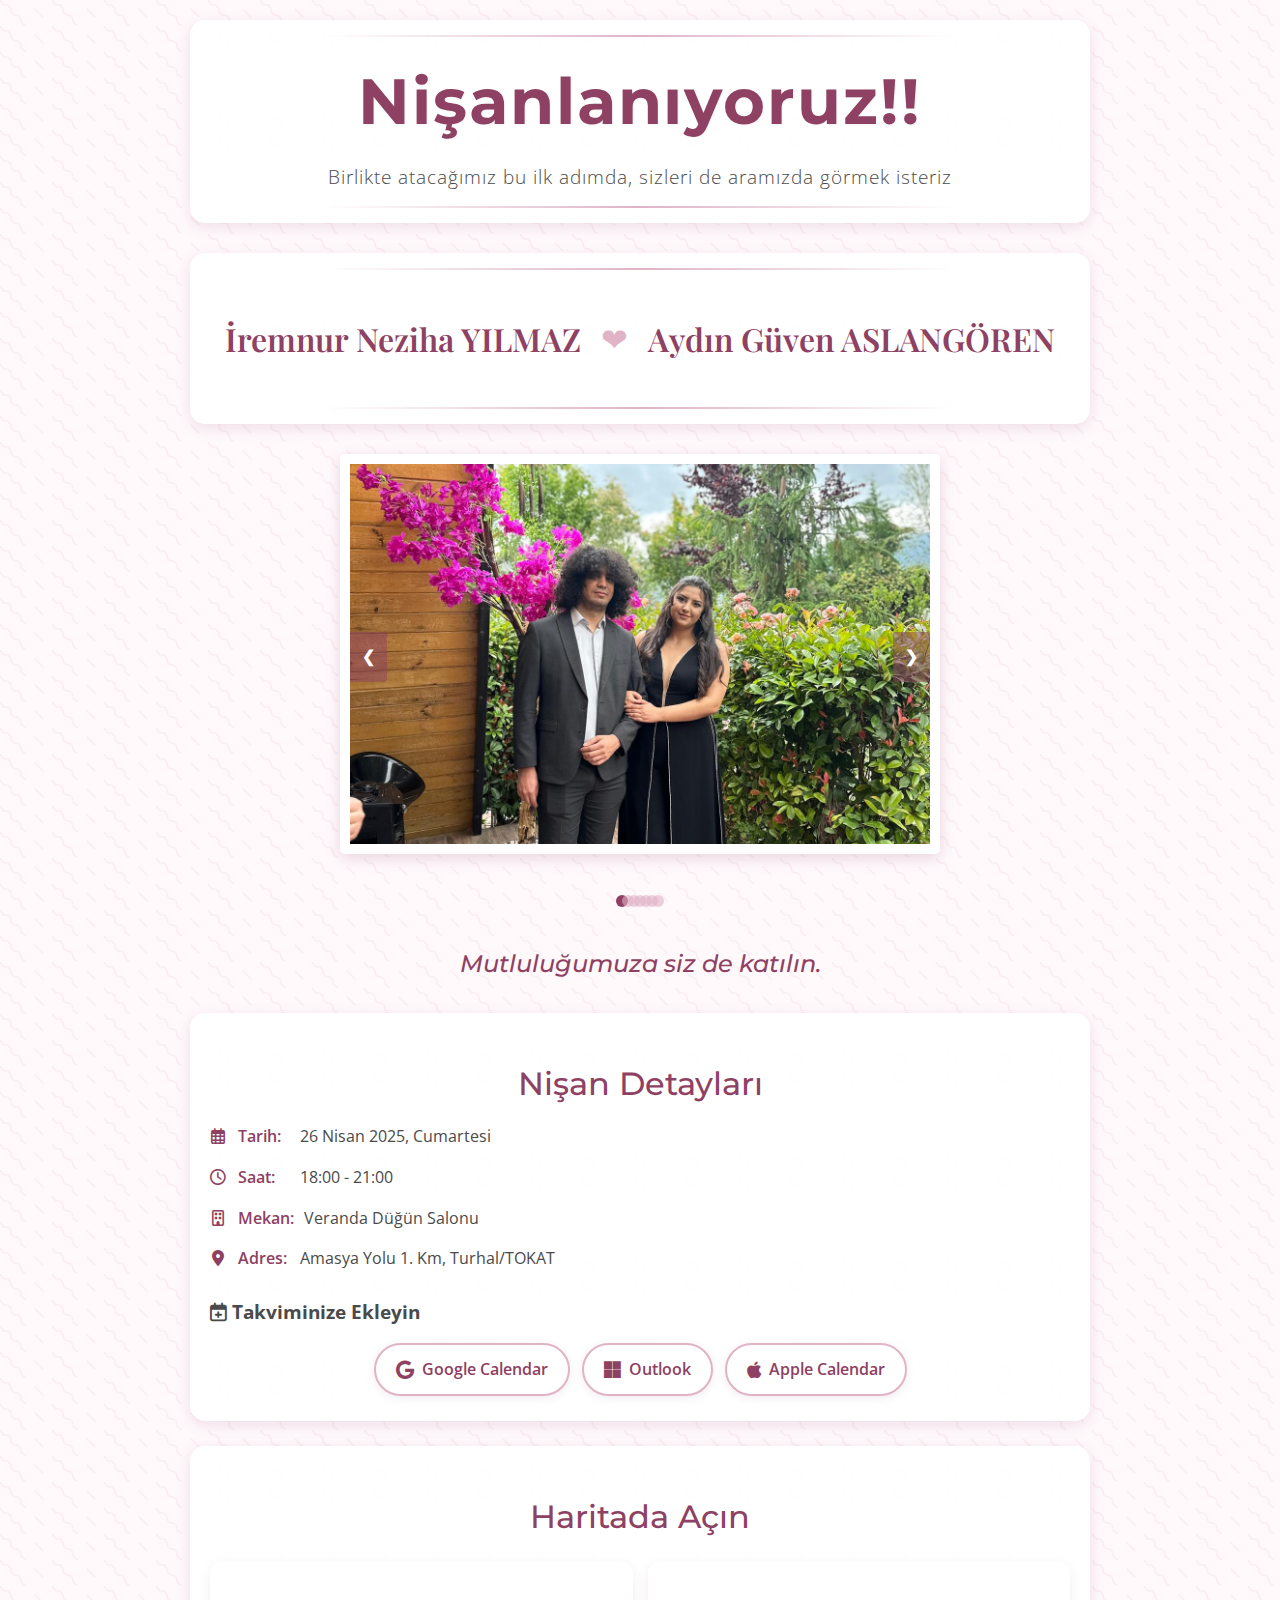
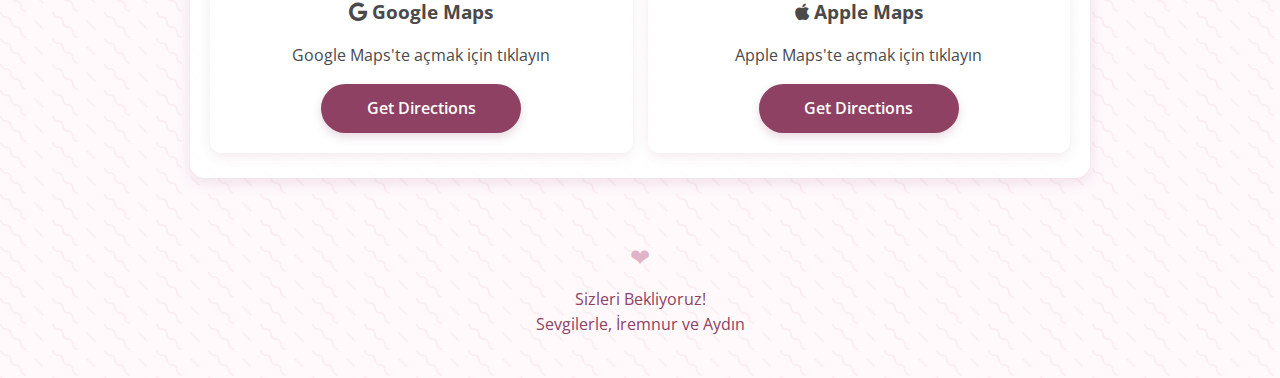
==== index.html @ bfab1a35 "iamge support" ====
<!DOCTYPE html>
<html lang="en">
<head>
    <meta charset="UTF-8">
    <meta name="viewport" content="width=device-width, initial-scale=1.0">
    <title>Nişanlanıyoruz!!</title>
    <!-- Open Graph Meta Tags -->
    <meta property="og:title" content="İremnur & Aydın - Nişanlanıyoruz!!">
    <meta property="og:description" content="Birlikte atacağımız bu ilk adımda, sizleri de aramızda görmek isteriz">
    <meta property="og:image" content="https://nisanlaniyoruz.biz/picture1.jpg">
    <meta property="og:image:secure_url" content="https://nisanlaniyoruz.biz/picture1.jpg">
    <meta property="og:image:type" content="image/jpeg">
    <meta property="og:image:width" content="1200">
    <meta property="og:image:height" content="630">
    <meta property="og:type" content="website">
    <meta property="og:url" content="https://nisanlaniyoruz.biz/">
    <link rel="stylesheet" href="https://cdnjs.cloudflare.com/ajax/libs/font-awesome/6.0.0/css/all.min.css">
    <link rel="stylesheet" href="styles.css">
</head>
<body>
    <div class="hearts">
        <div class="heart" style="left: 10%; animation-delay: 0s;"></div>
        <div class="heart" style="left: 30%; animation-delay: 1.5s;"></div>
        <div class="heart" style="left: 50%; animation-delay: 3s;"></div>
        <div class="heart" style="left: 70%; animation-delay: 0.5s;"></div>
        <div class="heart" style="left: 90%; animation-delay: 2s;"></div>
    </div>

    <div class="container">
        <header>
            <h1>Nişanlanıyoruz!!</h1>
            <p class="subtitle">Birlikte atacağımız bu ilk adımda, sizleri de aramızda görmek isteriz</p>
        </header>

        <!-- New Names Section -->
        <section class="names-section">
            <div class="names-container">
                <div class="bride-name">İremnur Neziha YILMAZ</div>
                <div class="heart-divider">❤</div>
                <div class="groom-name">Aydın Güven ASLANGÖREN</div>
            </div>
        </section>

        <section class="photo-section">
            <!-- Slideshow container -->
            <div class="slideshow-container">
                <!-- Full-width images with number and caption text -->
                <div class="slide">
                    <img src="picture1.jpg" alt="Engagement Photo 1">
                </div>

                <div class="slide">
                    <img src="picture2.jpg" alt="Engagement Photo 2">
                </div>

                <div class="slide">
                    <img src="picture3.jpg" alt="Engagement Photo 3">
                </div>

                <div class="slide">
                    <img src="picture4.jpg" alt="Engagement Photo 4">
                </div>

                <div class="slide">
                    <img src="picture5.jpg" alt="Engagement Photo 5">
                </div>
                
                <div class="slide">
                    <img src="picture6.jpg" alt="Engagement Photo 6">
                </div>

                <div class="slide">
                    <img src="picture7.jpg" alt="Engagement Photo 7">
                </div>
                <!-- Next and previous buttons -->
                <a class="prev" onclick="plusSlides(-1)">&#10094;</a>
                <a class="next" onclick="plusSlides(1)">&#10095;</a>
            </div>
            
            <!-- The dots/circles -->
            <div class="dots-container">
                <span class="dot" onclick="currentSlide(1)"></span>
                <span class="dot" onclick="currentSlide(2)"></span>
                <span class="dot" onclick="currentSlide(3)"></span>
                <span class="dot" onclick="currentSlide(4)"></span>
                <span class="dot" onclick="currentSlide(5)"></span>
                <span class="dot" onclick="currentSlide(6)"></span>
                <span class="dot" onclick="currentSlide(7)"></span>
            </div>
            
            <p class="photo-caption">Mutluluğumuza siz de katılın.</p>
        </section>

        <section class="event-details">
            <h2>Nişan Detayları</h2>
            
            <div class="detail-item">
                <span class="detail-label"><i class="far fa-calendar-alt"></i> Tarih:</span> 
                <span>26 Nisan 2025, Cumartesi</span>
            </div>
            
            <div class="detail-item">
                <span class="detail-label"><i class="far fa-clock"></i> Saat:</span> 
                <span>18:00 - 21:00</span>
            </div>
            
            <div class="detail-item">
                <span class="detail-label"><i class="far fa-building"></i> Mekan:</span> 
                <span>Veranda Düğün Salonu</span>
            </div>
            
            <div class="detail-item">
                <span class="detail-label"><i class="fas fa-map-marker-alt"></i> Adres:</span> 
                <span>Amasya Yolu 1. Km,   Turhal/TOKAT</span>
            </div>
            
            <!-- <div class="detail-item">
                <span class="detail-label"><i class="fas fa-tshirt"></i> Attire:</span> 
                <span>Cocktail</span>
            </div>
            
            <div class="detail-item">
                <span class="detail-label"><i class="far fa-envelope"></i> RSVP:</span> 
                <span>By May 15, 2025 to engagement@example.com</span>
            </div> -->
            
            <!-- Add to Calendar Section -->
            <div class="calendar-section">
                <h3><i class="far fa-calendar-plus"></i> Takviminize Ekleyin</h3>
                <div class="calendar-options">
                    <a href="#" class="calendar-option" id="google-calendar">
                        <i class="fab fa-google"></i> Google Calendar
                    </a>
                    <a href="#" class="calendar-option" id="outlook-calendar">
                        <i class="fab fa-microsoft"></i> Outlook
                    </a>
                    <a href="#" class="calendar-option" id="apple-calendar">
                        <i class="fab fa-apple"></i> Apple Calendar
                    </a>
                </div>
            </div>
        </section>

        <section class="event-details">
            <h2>Haritada Açın</h2>
            
            <div class="maps-container">
                <div class="map-option">
                    <h3><i class="fab fa-google"></i> Google Maps</h3>
                    <p>Google Maps'te açmak için tıklayın</p>
                    <a href="https://maps.app.goo.gl/KGTw8SP22fgncfEJ7" class="map-button" target="_blank">Get Directions</a>
                </div>
                
                <div class="map-option">
                    <h3><i class="fab fa-apple"></i> Apple Maps</h3>
                    <p>Apple Maps'te açmak için tıklayın</p>
                    <a href="https://maps.apple.com/place?place-id=I1CE77323FDD964EE&_provider=9902" class="map-button" target="_blank">Get Directions</a>
                </div>
            </div>
        </section>

        <footer>
            <p>Sizleri Bekliyoruz!</p>
            <p>Sevgilerle, İremnur ve Aydın</p>
        </footer>
    </div>

    <script>
        // Add romantic floating hearts
        document.addEventListener('DOMContentLoaded', function() {
            const heartsContainer = document.querySelector('.hearts');
            
            for (let i = 0; i < 10; i++) {
                const heart = document.createElement('div');
                heart.classList.add('heart');
                heart.style.left = Math.random() * 100 + '%';
                heart.style.animationDelay = Math.random() * 5 + 's';
                heart.style.animationDuration = (Math.random() * 5 + 5) + 's';
                heartsContainer.appendChild(heart);
            }
            
            // Calendar functionality
            const eventDetails = {
                title: "Nişan Töreni - İremnur & Aydın",
                description: "İremnur Neziha YILMAZ ve Aydın Güven ASLANGÖREN'in nişan törenine katılmanızdan mutluluk duyarız.",
                location: "Veranda Düğün Salonu, Amasya Yolu 1. Km, Turhal/TOKAT",
                startDate: "2025-04-26T18:00:00",
                endDate: "2025-04-26T21:00:00"
            };
            
            // Format dates for calendar URLs
            const formatDate = (dateString) => {
                const date = new Date(dateString);
                return date.toISOString().replace(/-|:|\.\d+/g, "");
            };
            
            const startDate = formatDate(eventDetails.startDate);
            const endDate = formatDate(eventDetails.endDate);
            
            // Google Calendar
            document.getElementById('google-calendar').href = `https://calendar.google.com/calendar/render?action=TEMPLATE&text=${encodeURIComponent(eventDetails.title)}&dates=${startDate}/${endDate}&details=${encodeURIComponent(eventDetails.description)}&location=${encodeURIComponent(eventDetails.location)}`;
            document.getElementById('google-calendar').target = "_blank";
            
            // Outlook Calendar
            document.getElementById('outlook-calendar').href = `https://outlook.live.com/calendar/0/deeplink/compose?subject=${encodeURIComponent(eventDetails.title)}&body=${encodeURIComponent(eventDetails.description)}&startdt=${eventDetails.startDate}&enddt=${eventDetails.endDate}&location=${encodeURIComponent(eventDetails.location)}`;
            document.getElementById('outlook-calendar').target = "_blank";
            
            // Apple Calendar (downloads an .ics file)
            document.getElementById('apple-calendar').addEventListener('click', function(e) {
                e.preventDefault();
                
                // Create iCalendar file content
                const icsContent = `BEGIN:VCALENDAR
VERSION:2.0
BEGIN:VEVENT
SUMMARY:${eventDetails.title}
DTSTART:${startDate}
DTEND:${endDate}
DESCRIPTION:${eventDetails.description}
LOCATION:${eventDetails.location}
END:VEVENT
END:VCALENDAR`;
                
                // Create a blob and download link
                const blob = new Blob([icsContent], { type: 'text/calendar;charset=utf-8' });
                const link = document.createElement('a');
                link.href = URL.createObjectURL(blob);
                link.download = "engagement_event.ics";
                document.body.appendChild(link);
                link.click();
                document.body.removeChild(link);
            });
            
            // Initialize the slideshow
            showSlides(1);
        });

        // Slideshow functionality with touch support
        let slideIndex = 1;
        let touchStartX = 0;
        let touchEndX = 0;
        
        // Add touch event listeners to slideshow container
        const slideshowContainer = document.querySelector('.slideshow-container');
        slideshowContainer.addEventListener('touchstart', function(e) {
            touchStartX = e.changedTouches[0].screenX;
        }, false);
        
        slideshowContainer.addEventListener('touchend', function(e) {
            touchEndX = e.changedTouches[0].screenX;
            handleSwipe();
        }, false);
        
        function handleSwipe() {
            const swipeThreshold = 50;
            if (touchEndX < touchStartX - swipeThreshold) {
                // Swipe left - show next slide
                plusSlides(1);
            } else if (touchEndX > touchStartX + swipeThreshold) {
                // Swipe right - show previous slide
                plusSlides(-1);
            }
        }
        
        // Next/previous controls
        function plusSlides(n) {
            showSlides(slideIndex += n);
        }
        
        // Thumbnail image controls
        function currentSlide(n) {
            showSlides(slideIndex = n);
        }
        
        function showSlides(n) {
            let i;
            let slides = document.getElementsByClassName("slide");
            let dots = document.getElementsByClassName("dot");
            
            if (n > slides.length) {slideIndex = 1}
            if (n < 1) {slideIndex = slides.length}
            
            // Hide all slides
            for (i = 0; i < slides.length; i++) {
                slides[i].classList.remove("active");
            }
            
            // Remove active class from all dots
            for (i = 0; i < dots.length; i++) {
                dots[i].classList.remove("active-dot");
            }
            
            // Show the active slide and dot
            slides[slideIndex-1].classList.add("active");
            dots[slideIndex-1].classList.add("active-dot");
        }
        
        // Auto slideshow
        function autoSlideshow() {
            plusSlides(1);
            setTimeout(autoSlideshow, 5000); // Change image every 5 seconds
        }
        
        // Start the auto slideshow after page loads
        window.onload = function() {
            setTimeout(autoSlideshow, 5000);
        };
    </script>
</body>
</html>
---- styles.css ----
@import url('https://fonts.googleapis.com/css2?family=Cormorant+Garamond:wght@400;500;600&family=Playfair+Display:wght@400;500;700&family=Lato:wght@300;400;700&family=Montserrat:wght@300;400;500;600;700&family=Open+Sans:wght@300;400;600;700&display=swap');

:root {
    --primary-color: #e0b3c7;
    --secondary-color: #8e4162;
    --accent-color: #f4d8e8;
    --text-color: #4a4a4a;
    --light-color: #fff9fc;
}

* {
    box-sizing: border-box;
    margin: 0;
    padding: 0;
}

body {
    font-family: 'Open Sans', 'Montserrat', sans-serif;
    line-height: 1.6;
    color: var(--text-color);
    margin: 0 auto;
    padding: 10px;
    background-color: var(--light-color);
    background-image: url("data:image/svg+xml,%3Csvg width='52' height='26' viewBox='0 0 52 26' xmlns='http://www.w3.org/2000/svg'%3E%3Cg fill='none' fill-rule='evenodd'%3E%3Cg fill='%23e0b3c7' fill-opacity='0.15'%3E%3Cpath d='M10 10c0-2.21-1.79-4-4-4-3.314 0-6-2.686-6-6h2c0 2.21 1.79 4 4 4 3.314 0 6 2.686 6 6 0 2.21 1.79 4 4 4 3.314 0 6 2.686 6 6 0 2.21 1.79 4 4 4v2c-3.314 0-6-2.686-6-6 0-2.21-1.79-4-4-4-3.314 0-6-2.686-6-6zm25.464-1.95l8.486 8.486-1.414 1.414-8.486-8.486 1.414-1.414z' /%3E%3C/g%3E%3C/g%3E%3C/svg%3E");
}

.container {
    width: 100%;
    max-width: 900px;
    margin: 0 auto;
}

header {
    text-align: center;
    padding: 30px 15px;
    background-color: rgba(255, 255, 255, 0.9);
    border-radius: 15px;
    box-shadow: 0 4px 15px rgba(142, 65, 98, 0.15);
    margin-bottom: 30px;
    position: relative;
    overflow: hidden;
}

header::before, header::after {
    content: "";
    position: absolute;
    height: 2px;
    width: 70%;
    background: linear-gradient(to right, transparent, var(--primary-color), transparent);
}

header::before {
    top: 15px;
    left: 15%;
}

header::after {
    bottom: 15px;
    left: 15%;
}

h1 {
    font-family: 'Montserrat', 'Playfair Display', serif;
    font-weight: 700;
    color: var(--secondary-color);
    margin-bottom: 10px;
    text-shadow: 1px 1px 2px rgba(0,0,0,0.05);
    letter-spacing: 0.03em;
    font-size: 3rem;
}

h2 {
    font-family: 'Montserrat', 'Playfair Display', serif;
    font-size: 2rem;
    color: var(--secondary-color);
    margin-top: 20px;
    margin-bottom: 15px;
    text-align: center;
    font-weight: 500;
}

h3 {
    font-size: 1.2rem;
    margin: 15px 0;
}

.subtitle {
    font-size: 1.1rem;
    font-weight: 300;
    letter-spacing: 1px;
    font-family: 'Open Sans', 'Montserrat', sans-serif;
    padding: 0 10px;
}

.highlight {
    color: var(--secondary-color);
    font-weight: bold;
}

section {
    margin-bottom: 25px;
}

.event-details {
    background-color: rgba(255, 255, 255, 0.9);
    padding: 25px 20px;
    border-radius: 15px;
    box-shadow: 0 4px 15px rgba(142, 65, 98, 0.15);
    margin-bottom: 25px;
    position: relative;
}

.detail-item {
    margin-bottom: 15px;
    display: flex;
    flex-direction: row;
    align-items: baseline;
    flex-wrap: wrap;
}

.detail-label {
    font-weight: 600;
    display: inline-block;
    min-width: 80px;
    color: var(--secondary-color);
    margin-right: 10px;
}

.detail-label i {
    margin-right: 8px;
    color: var(--secondary-color);
    width: 16px;
    text-align: center;
}

.maps-container {
    display: flex;
    flex-direction: column;
    gap: 15px;
    margin-top: 20px;
}

.map-option {
    background-color: rgba(255, 255, 255, 0.9);
    padding: 20px 15px;
    border-radius: 12px;
    box-shadow: 0 4px 12px rgba(142, 65, 98, 0.1);
    text-align: center;
    transition: transform 0.3s ease;
}

.map-button {
    display: inline-block;
    padding: 12px 20px;
    background-color: var(--secondary-color);
    color: white;
    text-decoration: none;
    border-radius: 30px;
    font-weight: 600;
    margin-top: 15px;
    transition: all 0.3s ease;
    box-shadow: 0 4px 10px rgba(142, 65, 98, 0.2);
    width: 100%;
    max-width: 200px;
    text-align: center;
}

.map-button:active {
    transform: scale(0.98);
}

.photo-section {
    text-align: center;
    margin: 30px 0;
}

/* Updated styles for the slideshow */
.slideshow-container {
    width: 100%;
    height: 300px;
    margin: 0 auto;
    position: relative;
    overflow: hidden;
    border: 10px solid #fff;
    box-shadow: 0 4px 15px rgba(142, 65, 98, 0.2);
    border-radius: 5px;
}

.slide {
    position: absolute;
    width: 100%;
    height: 100%;
    opacity: 0;
    transition: opacity 1s ease-in-out;
    background-size: cover;
    background-position: center;
    display: flex;
    justify-content: center;
    align-items: center;
}

.slide img {
    width: 100%;
    height: 100%;
    object-fit: cover;
}

.slide.active {
    opacity: 1;
}

/* Navigation buttons */
.prev, .next {
    cursor: pointer;
    position: absolute;
    top: 50%;
    width: auto;
    margin-top: -22px;
    padding: 12px;
    color: white;
    font-weight: bold;
    font-size: 16px;
    transition: 0.6s ease;
    border-radius: 0 3px 3px 0;
    user-select: none;
    background-color: rgba(142, 65, 98, 0.5);
    z-index: 10;
}

.next {
    right: 0;
    border-radius: 3px 0 0 3px;
}

.prev {
    left: 0;
    border-radius: 0 3px 3px 0;
}

.prev:hover, .next:hover {
    background-color: rgba(142, 65, 98, 0.8);
}

/* Dots/indicators */
.dots-container {
    margin-top: 15px;
    text-align: center;
    padding: 15px 0;
}

.dot {
    cursor: pointer;
    height: 12px;
    width: 12px;
    margin: 0 8px;
    background-color: var(--primary-color);
    border-radius: 50%;
    display: inline-block;
    transition: background-color 0.6s ease;
    opacity: 0.6;
    /* Make the touch target bigger */
    padding: 5px;
    margin: -5px;
}

.active-dot, .dot:hover {
    background-color: var(--secondary-color);
    opacity: 1;
}

.photo-caption {
    font-family: 'Montserrat', 'Cormorant Garamond', serif;
    font-size: 1.5rem;
    font-weight: 500;
    font-style: italic;
    color: var(--secondary-color);
    margin-top: 20px;
}

.hearts {
    position: absolute;
    top: 0;
    left: 0;
    width: 100%;
    height: 100%;
    overflow: hidden;
    pointer-events: none;
    z-index: -1;
}

.heart {
    position: absolute;
    width: 30px;
    height: 30px;
    opacity: 0;
    background-image: url("data:image/svg+xml,%3Csvg xmlns='http://www.w3.org/2000/svg' viewBox='0 0 24 24' fill='%23e0b3c7'%3E%3Cpath d='M12 21.35l-1.45-1.32C5.4 15.36 2 12.28 2 8.5 2 5.42 4.42 3 7.5 3c1.74 0 3.41.81 4.5 2.09C13.09 3.81 14.76 3 16.5 3 19.58 3 22 5.42 22 8.5c0 3.78-3.4 6.86-8.55 11.54L12 21.35z'/%3E%3C/svg%3E");
    animation: hearts 4s linear infinite;
}

@keyframes hearts {
    0% {
        transform: translateY(0) rotate(0deg);
        opacity: 0;
    }
    10% {
        opacity: 0.8;
    }
    100% {
        transform: translateY(-800%) rotate(360deg);
        opacity: 0;
    }
}

footer {
    text-align: center;
    margin-top: 40px;
    color: var(--secondary-color);
    font-size: 1rem;
    position: relative;
    padding: 20px 0;
}

footer::before {
    content: "❤";
    display: block;
    font-size: 1.5rem;
    color: var(--primary-color);
    margin-bottom: 10px;
}

/* Calendar options styling */
.calendar-section {
    margin-top: 25px;
}

.calendar-options {
    display: flex;
    flex-direction: column;
    gap: 12px;
    align-items: center;
    margin-top: 15px;
}

.calendar-option {
    display: flex;
    align-items: center;
    justify-content: center;
    padding: 12px 0;
    background-color: white;
    border: 2px solid var(--primary-color);
    color: var(--secondary-color);
    text-decoration: none;
    border-radius: 30px;
    font-weight: 600;
    transition: all 0.3s ease;
    box-shadow: 0 2px 8px rgba(142, 65, 98, 0.1);
    width: 100%;
    max-width: 250px;
}

.calendar-option:active {
    background-color: var(--primary-color);
    color: white;
    transform: scale(0.98);
}

.calendar-option i {
    margin-right: 8px;
    font-size: 1.2em;
}

/* Names section styling */
.names-section {
    background-color: rgba(255, 255, 255, 0.9);
    padding: 30px 20px;
    border-radius: 15px;
    box-shadow: 0 4px 15px rgba(142, 65, 98, 0.15);
    margin-bottom: 25px;
    text-align: center;
    position: relative;
}

.names-section::before, .names-section::after {
    content: "";
    position: absolute;
    height: 2px;
    width: 70%;
    background: linear-gradient(to right, transparent, var(--primary-color), transparent);
    left: 15%;
}

.names-section::before {
    top: 15px;
}

.names-section::after {
    bottom: 15px;
}

.names-container {
    display: flex;
    flex-direction: column;
    align-items: center;
    justify-content: center;
    margin: 20px 0;
}

.bride-name, .groom-name {
    font-family: 'Playfair Display', 'Montserrat', serif;
    font-size: 1.8rem;
    font-weight: 600;
    color: var(--secondary-color);
    margin: 10px 0;
}

.heart-divider {
    font-size: 2rem;
    color: var(--primary-color);
    margin: 15px 0;
    position: relative;
}

.engagement-message {
    font-family: 'Montserrat', 'Open Sans', sans-serif;
    font-size: 1.2rem;
    font-weight: 500;
    font-style: italic;
    color: var(--text-color);
    margin-top: 20px;
}

/* Improved Mobile Responsiveness */
@media (min-width: 768px) {
    body {
        padding: 20px;
    }
    
    h1 {
        font-size: 4rem;
    }
    
    .subtitle {
        font-size: 1.2rem;
    }
    
    .slideshow-container {
        height: 400px;
        max-width: 600px;
    }
    
    .maps-container {
        flex-direction: row;
        flex-wrap: wrap;
    }
    
    .map-option {
        flex: 1;
        min-width: 250px;
    }
    
    .calendar-options {
        flex-direction: row;
        flex-wrap: wrap;
        justify-content: center;
    }
    
    .calendar-option {
        width: auto;
        padding: 12px 20px;
    }
    
    .detail-item {
        flex-wrap: nowrap;
    }
    
    .names-container {
        flex-direction: row;
        align-items: center;
    }
    
    .bride-name, .groom-name {
        font-size: 2rem;
    }
    
    .heart-divider {
        margin: 0 20px;
    }
}

/* Touch-friendly improvements */
@media (hover: none) {
    .map-button, .calendar-option, .dot, .prev, .next {
        cursor: default;
    }
    
    .map-button:hover, .calendar-option:hover {
        transform: none;
    }
}

/* Updated Mobile Styles */
@media (max-width: 767px) {
    body {
        padding: 5px;
    }

    .container {
        padding: 0 10px;
    }

    h1 {
        font-size: 2.5rem;
    }

    .subtitle {
        font-size: 1rem;
    }

    .names-container {
        padding: 0 10px;
    }

    .bride-name, .groom-name {
        font-size: 1.4rem;
    }

    .slideshow-container {
        height: 250px;
        border-width: 5px;
    }

    .event-details {
        padding: 15px;
    }

    .detail-item {
        margin-bottom: 12px;
    }

    .detail-label {
        min-width: 70px;
        font-size: 0.9rem;
    }

    .calendar-option {
        padding: 10px;
        font-size: 0.9rem;
    }

    .map-option {
        padding: 15px 10px;
    }

    .map-button {
        padding: 10px 15px;
        font-size: 0.9rem;
    }

    .prev, .next {
        padding: 8px;
        margin-top: -15px;
    }
}
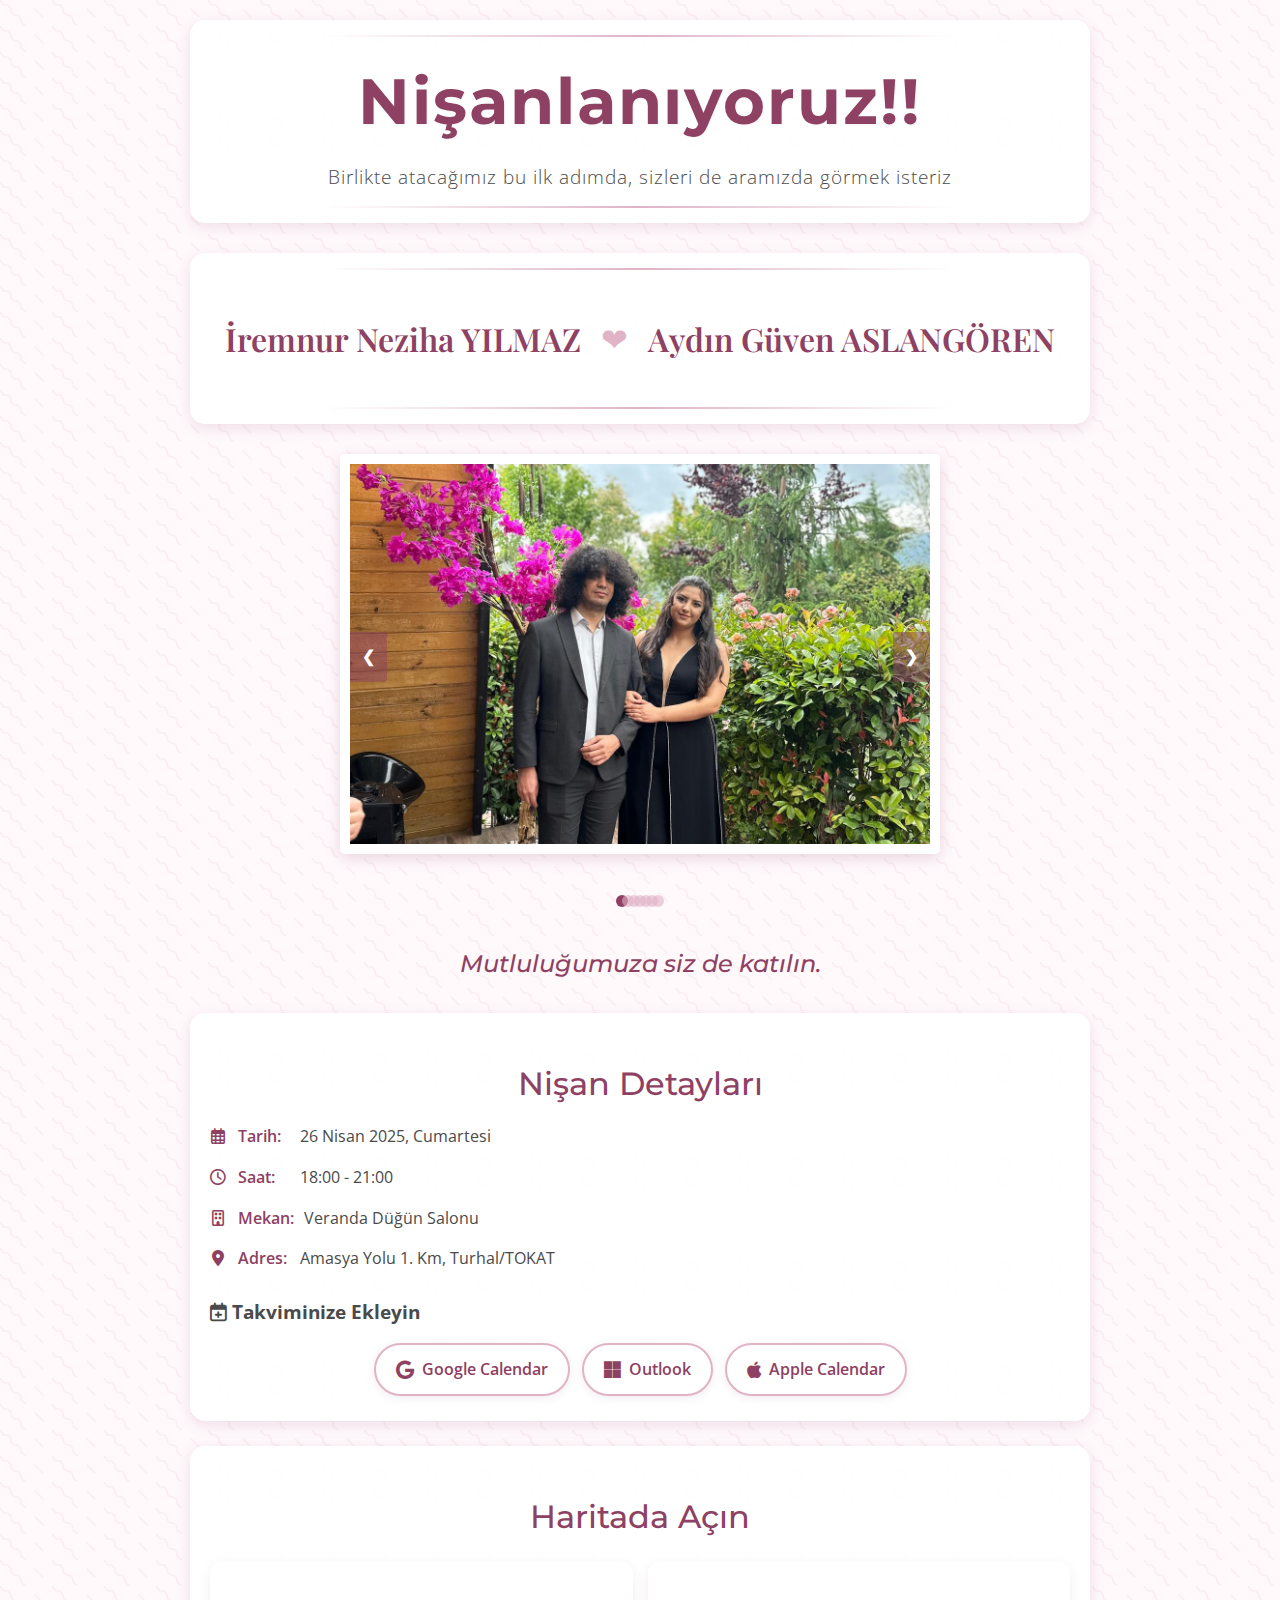
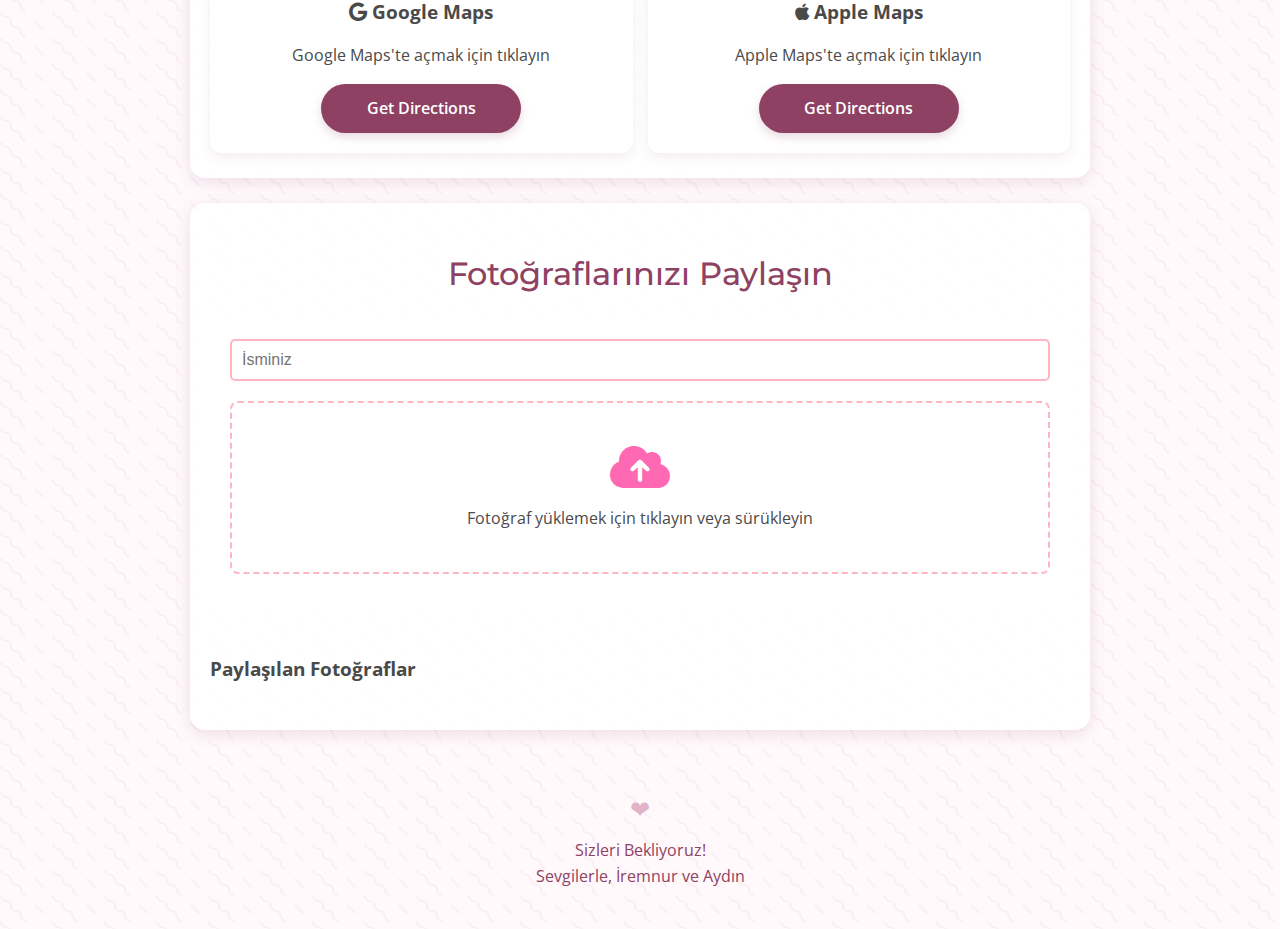
==== commit fcfefb9e: "photosinit1" ====
--- a/index.html
+++ b/index.html
@@ -159,6 +159,28 @@
             </div>
         </section>
 
+        <section class="event-details">
+            <h2>Fotoğraflarınızı Paylaşın</h2>
+            <div class="photo-upload-container">
+                <form id="photoUploadForm" class="upload-form">
+                    <div class="upload-input">
+                        <input type="text" id="uploaderName" placeholder="İsminiz" required>
+                    </div>
+                    <div class="upload-area" id="dropZone">
+                        <i class="fas fa-cloud-upload-alt"></i>
+                        <p>Fotoğraf yüklemek için tıklayın veya sürükleyin</p>
+                        <input type="file" id="photoInput" accept="image/*" multiple style="display: none;">
+                    </div>
+                    <div id="uploadProgress" class="progress-area"></div>
+                </form>
+            </div>
+
+            <div class="shared-photos">
+                <h3>Paylaşılan Fotoğraflar</h3>
+                <div id="photoAlbums" class="photo-albums"></div>
+            </div>
+        </section>
+
         <footer>
             <p>Sizleri Bekliyoruz!</p>
             <p>Sevgilerle, İremnur ve Aydın</p>
@@ -305,6 +327,106 @@
         window.onload = function() {
             setTimeout(autoSlideshow, 5000);
         };
+
+        // Add photo upload and display functionality
+        document.addEventListener('DOMContentLoaded', function() {
+            const dropZone = document.getElementById('dropZone');
+            const photoInput = document.getElementById('photoInput');
+            const uploaderName = document.getElementById('uploaderName');
+            const progressArea = document.getElementById('uploadProgress');
+            const photoAlbums = document.getElementById('photoAlbums');
+
+            // Load existing photos
+            fetchPhotos();
+
+            dropZone.addEventListener('click', () => photoInput.click());
+            
+            dropZone.addEventListener('dragover', (e) => {
+                e.preventDefault();
+                dropZone.classList.add('dragover');
+            });
+            
+            dropZone.addEventListener('dragleave', () => {
+                dropZone.classList.remove('dragover');
+            });
+            
+            dropZone.addEventListener('drop', (e) => {
+                e.preventDefault();
+                dropZone.classList.remove('dragover');
+                const files = e.dataTransfer.files;
+                handleFiles(files);
+            });
+            
+            photoInput.addEventListener('change', (e) => {
+                handleFiles(e.target.files);
+            });
+
+            function handleFiles(files) {
+                Array.from(files).forEach(file => {
+                    uploadFile(file);
+                });
+            }
+
+            async function uploadFile(file) {
+                const formData = new FormData();
+                formData.append('photo', file);
+                formData.append('uploaderName', uploaderName.value || 'Anonymous');
+
+                try {
+                    const response = await fetch('http://152.70.55.37:5000/api/upload', {
+                        method: 'POST',
+                        body: formData
+                    });
+                    
+                    if (response.ok) {
+                        const result = await response.json();
+                        progressArea.innerHTML = 'Upload successful!';
+                        fetchPhotos(); // Refresh the photo display
+                    } else {
+                        progressArea.innerHTML = 'Upload failed.';
+                    }
+                } catch (error) {
+                    progressArea.innerHTML = 'Error uploading file.';
+                }
+            }
+
+            async function fetchPhotos() {
+                try {
+                    const response = await fetch('http://152.70.55.37:5000/api/photos');
+                    const photos = await response.json();
+                    displayPhotos(photos);
+                } catch (error) {
+                    console.error('Error fetching photos:', error);
+                }
+            }
+
+            function displayPhotos(photos) {
+                photoAlbums.innerHTML = '';
+                photos.reverse().forEach(photo => {
+                    const photoDiv = document.createElement('div');
+                    photoDiv.className = 'photo-item';
+                    photoDiv.innerHTML = `
+                        <img src="http://152.70.55.37:5000/uploads/${photo.filename}" alt="Shared photo">
+                        <div class="photo-info">
+                            <span class="uploader">${photo.uploader}</span>
+                            <span class="timestamp">${formatDate(photo.timestamp)}</span>
+                        </div>
+                    `;
+                    photoAlbums.appendChild(photoDiv);
+                });
+            }
+
+            function formatDate(timestamp) {
+                const date = new Date(timestamp.replace('_', 'T'));
+                return date.toLocaleDateString('tr-TR', {
+                    year: 'numeric',
+                    month: 'long',
+                    day: 'numeric',
+                    hour: '2-digit',
+                    minute: '2-digit'
+                });
+            }
+        });
     </script>
 </body>
 </html>
--- a/styles.css
+++ b/styles.css
@@ -560,4 +560,91 @@
         padding: 8px;
         margin-top: -15px;
     }
+}
+
+.photo-upload-container {
+    margin: 20px 0;
+    padding: 20px;
+    background: rgba(255, 255, 255, 0.9);
+    border-radius: 10px;
+}
+
+.upload-form {
+    width: 100%;
+}
+
+.upload-input {
+    margin-bottom: 20px;
+}
+
+.upload-input input {
+    width: 100%;
+    padding: 10px;
+    border: 2px solid #ffb6c1;
+    border-radius: 5px;
+    font-size: 16px;
+}
+
+.upload-area {
+    border: 2px dashed #ffb6c1;
+    border-radius: 8px;
+    padding: 40px;
+    text-align: center;
+    cursor: pointer;
+    transition: all 0.3s ease;
+}
+
+.upload-area:hover {
+    background: rgba(255, 192, 203, 0.1);
+}
+
+.upload-area i {
+    font-size: 48px;
+    color: #ff69b4;
+    margin-bottom: 15px;
+}
+
+.progress-area {
+    margin-top: 20px;
+    text-align: center;
+}
+
+.shared-photos {
+    margin-top: 40px;
+}
+
+.photo-albums {
+    margin-top: 20px;
+}
+
+.album {
+    margin-bottom: 30px;
+    background: rgba(255, 255, 255, 0.9);
+    border-radius: 10px;
+    padding: 20px;
+}
+
+.album-title {
+    font-size: 1.2em;
+    color: #ff69b4;
+    margin-bottom: 15px;
+}
+
+.album-photos {
+    display: grid;
+    grid-template-columns: repeat(auto-fill, minmax(150px, 1fr));
+    gap: 10px;
+}
+
+.album-photo {
+    width: 100%;
+    height: 150px;
+    object-fit: cover;
+    border-radius: 8px;
+    cursor: pointer;
+    transition: transform 0.3s ease;
+}
+
+.album-photo:hover {
+    transform: scale(1.05);
 }